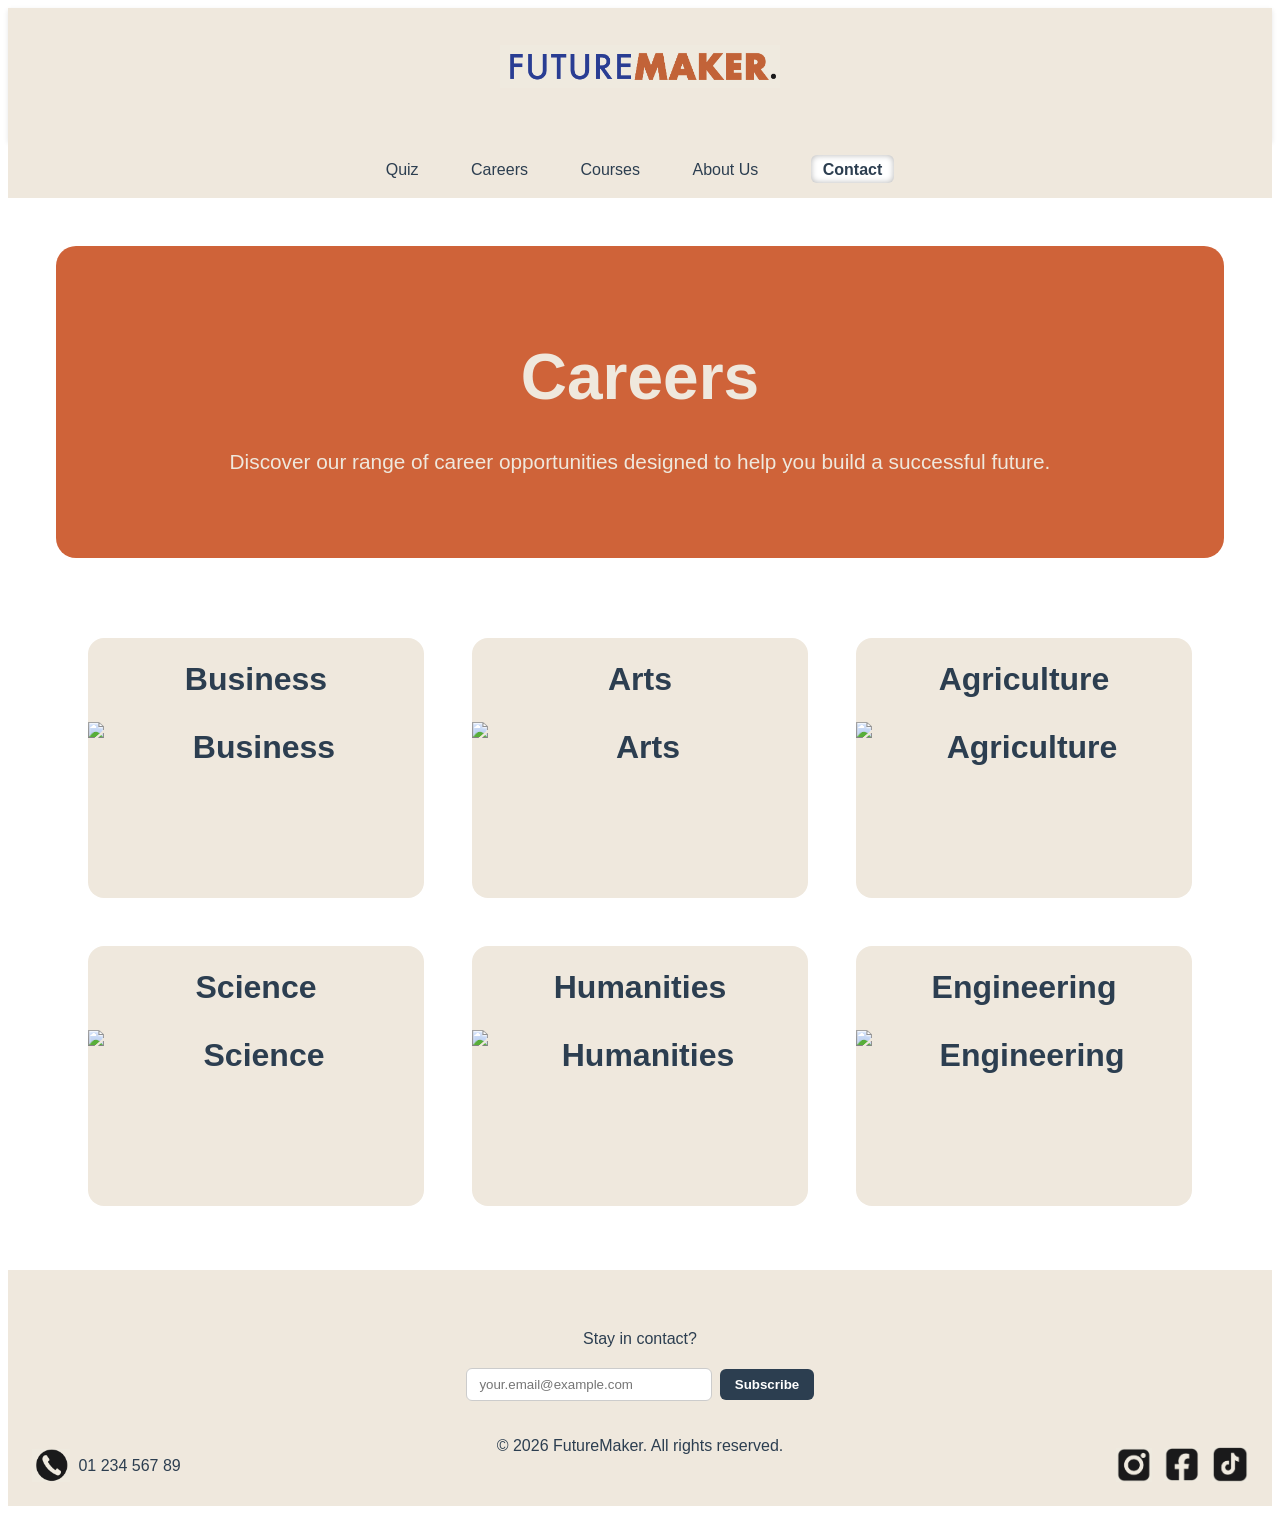
==== careers.html @ 0be574d5 "Add files via upload" ====
<!DOCTYPE html>
<html lang="en">
<head>
    <meta charset="UTF-8">
    <meta name="viewport" content="width=device-width, initial-scale=1.0">
    <title>Home - FutureMaker</title>
    <link rel="stylesheet" href="styles.css">
    <link rel="stylesheet" href="coursesncareers.css">
</head>
<body>
    <header>
        <h1><a href="index.html" class="logo-link"><img src="Assets/Logo.png" alt="FutureMaker logo" class="site-logo"></a></h1>
    </header>

    <nav> <!-- Navigation Bar -->
        <a href="quiz.html">Quiz</a>
        <a href="careers.html">Careers</a>
        <a href="courses.html">Courses</a>
        <a href="about.html">About Us</a>
        <a href="contact.html">Contact</a>
    </nav>

    <section class="careers-hero">
        <h2>Careers</h2>
        <p>Discover our range of career opportunities designed to help you build a successful future.</p>
    </section>

    <main>
        <div class="container">
            <a class="item" href="subpage.html">
                <span>Business</span>
                <img src="Assets/business (2).png" alt="Business">
            </a>
            <a class="item" href="subpage.html">
                <span>Arts</span>
                <img src="Assets/art (2).png" alt="Arts">
            </a>
            <a class="item" href="subpage.html">
                <span>Agriculture</span>
                <img src="Assets/agriculture (2).png" alt="Agriculture">
            </a>
            <a class="item" href="subpage.html">
                <span>Science</span>
                <img src="Assets/science (2).png" alt="Science">
            </a>
            <a class="item" href="subpage.html">
                <span>Humanities</span>
                <img src="Assets/humanities (2).png" alt="Humanities">
            </a>
            <a class="item" href="subpage.html">
                <span>Engineering</span>
                <img src="Assets/egineer (2).png" alt="Engineering">
            </a>
        </div>
    </main>

    <footer>
        <div class="footer-content">
            <p>Stay in contact?</p>
            <form class="footer-form" novalidate>
                <input type="email" name="email" id="footer-email" placeholder="your.email@example.com" required>
                <button type="submit">Subscribe</button>
                <div class="footer-feedback"></div>
            </form>
            <p>&copy; 2026 FutureMaker. All rights reserved.</p>
        </div>
        <div class="footer-phone" aria-label="Phone contact">
            <img src="Assets/Phone.png" alt="Phone icon">
            <span>01 234 567 89</span>
        </div>
        <div class="footer-social" aria-label="Social media links">
            <a href="https://www.instagram.com" target="_blank">
                <img src="Assets/instagram.png" alt="Instagram">
            </a>
            <a href="https://www.facebook.com" target="_blank">
                <img src="Assets/facebook.png" alt="Facebook">
            </a>
            <a href="https://www.tiktok.com" target="_blank">
                <img src="Assets/tiktok.png" alt="TikTok">
            </a>
        </div>
    </footer>

    <script src="js/footer.js"></script>
</body>
</html>
---- styles.css ----
<style>
        * {
            margin: 0;
            padding: 0;
            box-sizing: border-box;
        }

        body {
            font-family: 'Futura', 'Trebuchet MS', Arial, sans-serif;
            line-height: 1.6;
            color: #333;
        }
        /* Header */
        header {
            background-color: #efe8dd;
            color: #2c3e50;
            padding: 1rem 0;
            box-shadow: 0 2px 5px rgba(0, 0, 0, 0.1);
        }

        header h1 {
            text-align: center;
            font-size: 2rem;
        }

        header h1 a {
            color: white;
            text-decoration: none;
            display: inline-flex;
            align-items: center;
            justify-content: center;
        }
        /* Logo */
        .site-logo {
            display: block;
            max-height: 3rem;
            width: auto;
            max-width: min(280px, 70vw);
            object-fit: contain;
        }
        /* Navigation Bar */
        nav {
            background-color: #efe8dd;
            padding: 1rem;
            text-align: center;
        }

        nav a {
            color: #2c3e50;
            text-decoration: none;
            margin: 0 1.5rem;
            transition: color 0.3s;
        }

        nav a:hover {
            color: #3498db;
        }

        nav a[href="contact.html"] {
            font-weight: 700;
            padding: 0.35rem 0.75rem;
            border-radius: 6px;
            background-color: white;
            color: #2c3e50;
            box-shadow: inset 0 0 6px rgba(0, 0, 0, 0.3)
        }

        nav a[href="contact.html"]:hover {
            background-color: #3498db;
            border-color: #3498db;
            color: white;
        }

        main {
            max-width: 100vw;
            margin: 2rem auto;
            padding: 0rem;
        }

        .hero {
            background: #34495e;
            color: white;
            padding: 3rem 2rem;
            border-radius: 10px;
            text-align: center;
            margin-bottom: 2rem;
        }

        .hero h2 {
            font-size: 2.5rem;
            margin-bottom: 1rem;
        }

        .hero p {
            font-size: 1.1rem;
        }

        .content-section {
            margin-bottom: 2rem;
        }

        .content-section h3 {
            color: #2c3e50;
            margin-bottom: 1rem;
            border-bottom: 2px solid #3498db;
            padding-bottom: 0.5rem;
        }
        /* Footer */
        footer {
            position: relative;
            background-color: #efe8dd;
            color: #2c3e50;
            text-align: center;
            padding: 2.5rem 2rem 2rem;
        }

        .footer-content {
            max-width: 900px;
            margin: 0 auto;
        }
        /* Footer Phone Number*/
        .footer-phone {
            position: absolute;
            left: 1.5rem;
            bottom: 1.5rem;
            display: inline-flex;
            align-items: center;
            gap: 0.5rem;
            color: #2c3e50;
            font-weight: 500;
        }

        .footer-phone img {
            display: block;
            width: clamp(28px, 3vw, 50px);
            height: auto;
        }
        /* Footer Social*/
        .footer-social {
            position: absolute;
            right: 1.5rem;
            bottom: 1.5rem;
            display: flex;
            gap: 0.75rem;
            align-items: center;
        }

        .footer-social a {
            display: inline-flex;
            align-items: center;
            justify-content: center;
            width: clamp(24px, 3vw, 36px);
            height: auto;
        }

        .footer-social img {
            width: 100%;
            height: auto;
            display: block;
        }

        /* Footer form*/
        .footer-form{
            display:flex;
            gap:0.5rem;
            justify-content:center;
            align-items:center;
            flex-wrap:wrap;
            margin-bottom:0.75rem;
        }
        .footer-form input[type="email"]{
            padding:0.5rem 0.75rem;
            border-radius:6px;
            border:1px solid #ccc;
            min-width:220px;
        }
        .footer-form button{
            padding:0.5rem 0.9rem;
            border-radius:6px;
            border:none;
            background:#2c3e50;
            color:white;
            font-weight: 700;
            cursor:pointer;
        }
        .footer-form button:hover{
            background:#2b82c7;
        }
        .footer-feedback{
            display:block;
            color:#2c3e50;
            margin-top:0.5rem;
            width:100%;
            text-align:center;
        }
---- coursesncareers.css ----
/* Hero Styles */
.careers-hero,
.courses-hero,
.subpage-hero {
    padding: 5rem;
    border-radius: 20px;
    text-align: center;
    margin: 3rem;
}

/* Hero Themes */
.careers-hero {
    background: #CF6339;
    color: #efe8dd;
} 

.courses-hero {
    background: #37499B;
    color: #efe8dd;
} 

.subpage-hero {
    background: #efe8dd;
    color: #2c3e50;
}

/* Hero Typography */
.courses-hero h2, 
.careers-hero h2, 
.subpage-hero h2 {
    font-size: clamp(1.5rem, 4vw + 1rem, 4rem);
    margin-bottom: 1rem;
    margin-top: 0;
}

.courses-hero p, 
.careers-hero p, 
.subpage-hero p {
    font-size: clamp(0.5rem, 1vw + 0.5rem, 1.5rem);
    margin: 0;
}

.sticky-element {
  position: sticky;
  top: 1rem;
  align-self: start;
  z-index: 10;
  background: #efe8dd;
  color: #2c3e50;
  padding: 0.75rem 1rem;
  border-radius: 0.75rem;
  margin: 1rem 3rem;
  box-shadow: 0 4px 6px rgba(0, 0, 0, 0.1);
}

.sticky-element a { 
  color: #2c3e50;
  text-decoration: none;
  font-weight: bold;
}

/* Layout Containers */
.container,
.subpage-container {
    display: grid;
    padding: 2rem;
    gap: 3rem;
    margin: 0 3rem;
}

.container {
    grid-template-columns: repeat(3, 1fr);
}

.subpage-container {
    grid-template-columns: repeat(4, 1fr);
}

/* Grid Items */
.container .item,
.subpage-container .item {
    display: flex;
    flex-direction: column;
    background-color: #efe8dd;
    font-size: 2rem;
    text-align: center;
    border-radius: 1rem;
    align-items: center;
    justify-content: center;
    gap: 1rem;
    min-height: 260px;
    height: 100%;
    color: #2c3e50;
    text-decoration: none;
    font-weight: 600;
    overflow: hidden
}

.container .item img,
.subpage-container .item img {
    width: 100%;
    max-width: 25rem;
    height: 10rem;
    object-fit: cover;
    display: block;
}

/* Media Queries */
@media (max-width: 768px) {
  .container, .subpage-container {
    grid-template-columns: 1fr;
  }

  .careers-hero, .courses-hero, .subpage-hero {
    padding: 3rem 2rem;
    margin: 2rem;
  }
}
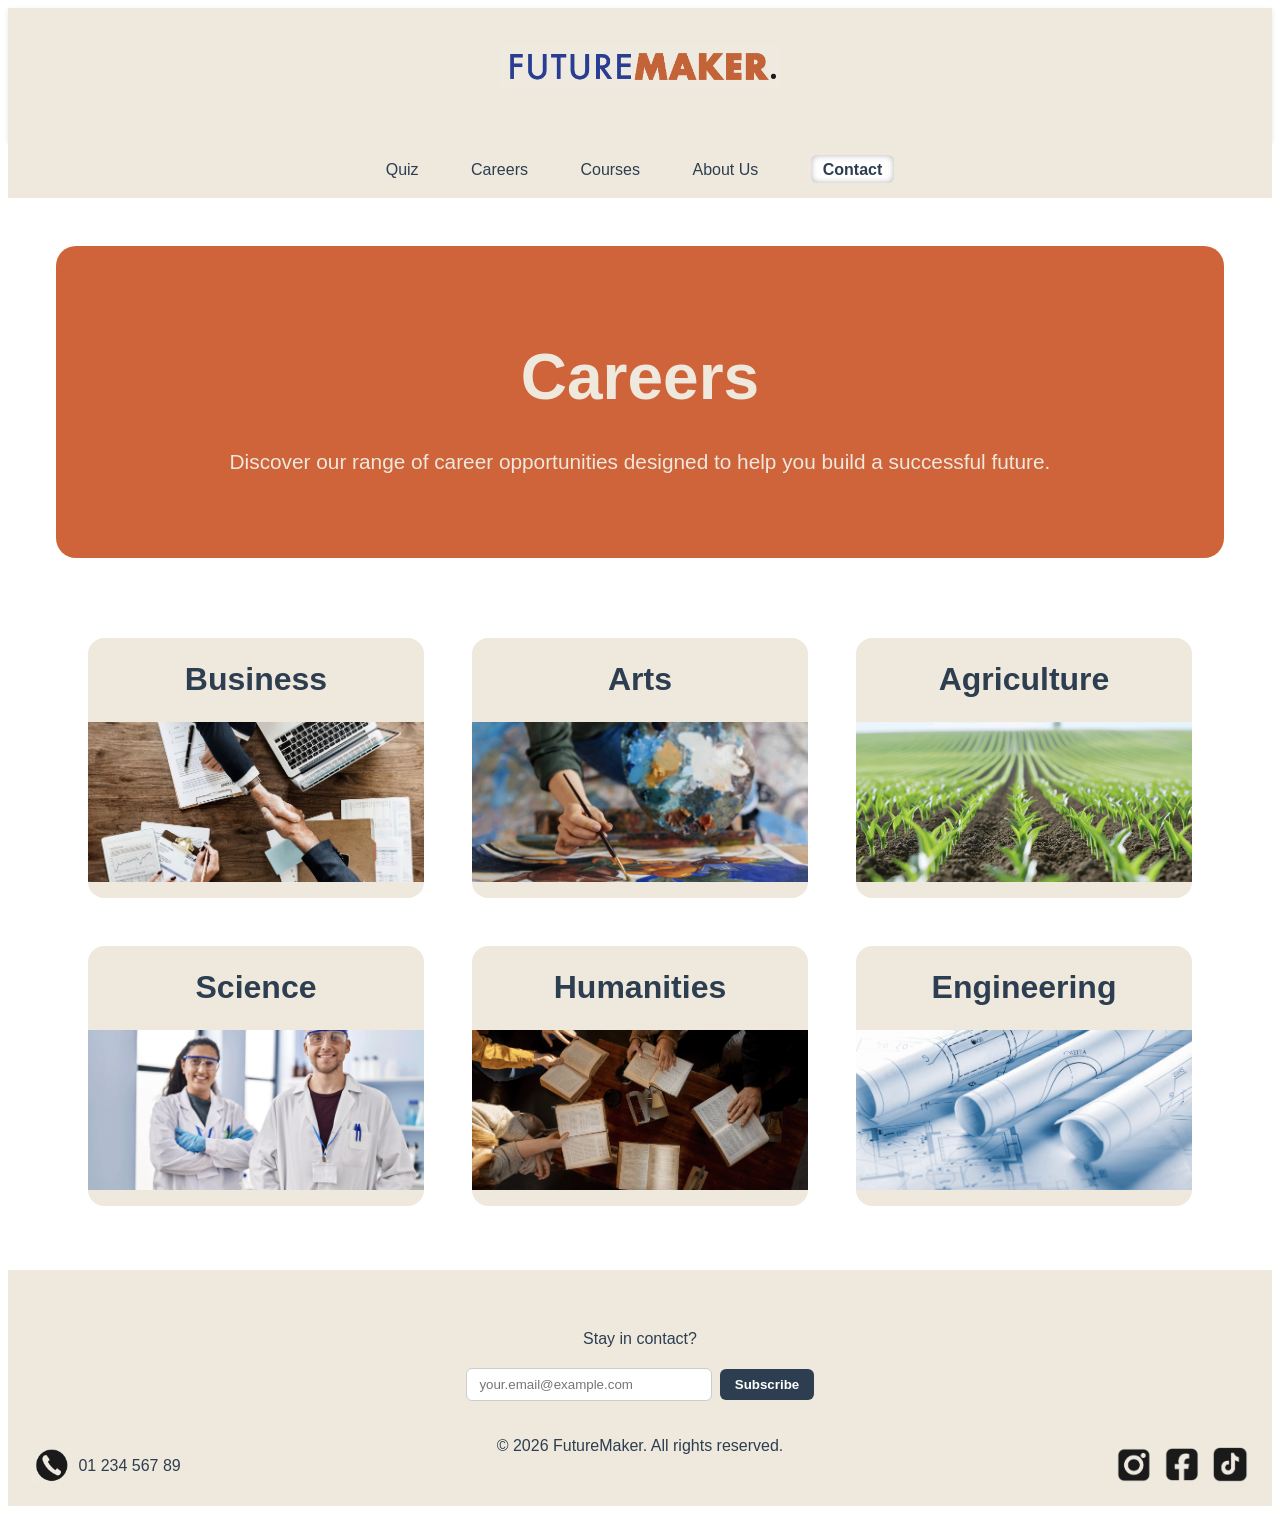
==== commit 4c18065a: "Fix image paths for career items" ====
--- a/careers.html
+++ b/careers.html
@@ -29,27 +29,27 @@
         <div class="container">
             <a class="item" href="subpage.html">
                 <span>Business</span>
-                <img src="Assets/business (2).png" alt="Business">
+                <img src="Assets/Business (2).png" alt="Business">
             </a>
             <a class="item" href="subpage.html">
                 <span>Arts</span>
-                <img src="Assets/art (2).png" alt="Arts">
+                <img src="Assets/Art (2).png" alt="Arts">
             </a>
             <a class="item" href="subpage.html">
                 <span>Agriculture</span>
-                <img src="Assets/agriculture (2).png" alt="Agriculture">
+                <img src="Assets/Agriculture (2).png" alt="Agriculture">
             </a>
             <a class="item" href="subpage.html">
                 <span>Science</span>
-                <img src="Assets/science (2).png" alt="Science">
+                <img src="Assets/Science (2).png" alt="Science">
             </a>
             <a class="item" href="subpage.html">
                 <span>Humanities</span>
-                <img src="Assets/humanities (2).png" alt="Humanities">
+                <img src="Assets/Humanities (2).png" alt="Humanities">
             </a>
             <a class="item" href="subpage.html">
                 <span>Engineering</span>
-                <img src="Assets/egineer (2).png" alt="Engineering">
+                <img src="Assets/Egineer (2).png" alt="Engineering">
             </a>
         </div>
     </main>
@@ -83,4 +83,4 @@
 
     <script src="js/footer.js"></script>
 </body>
-</html>+</html>
